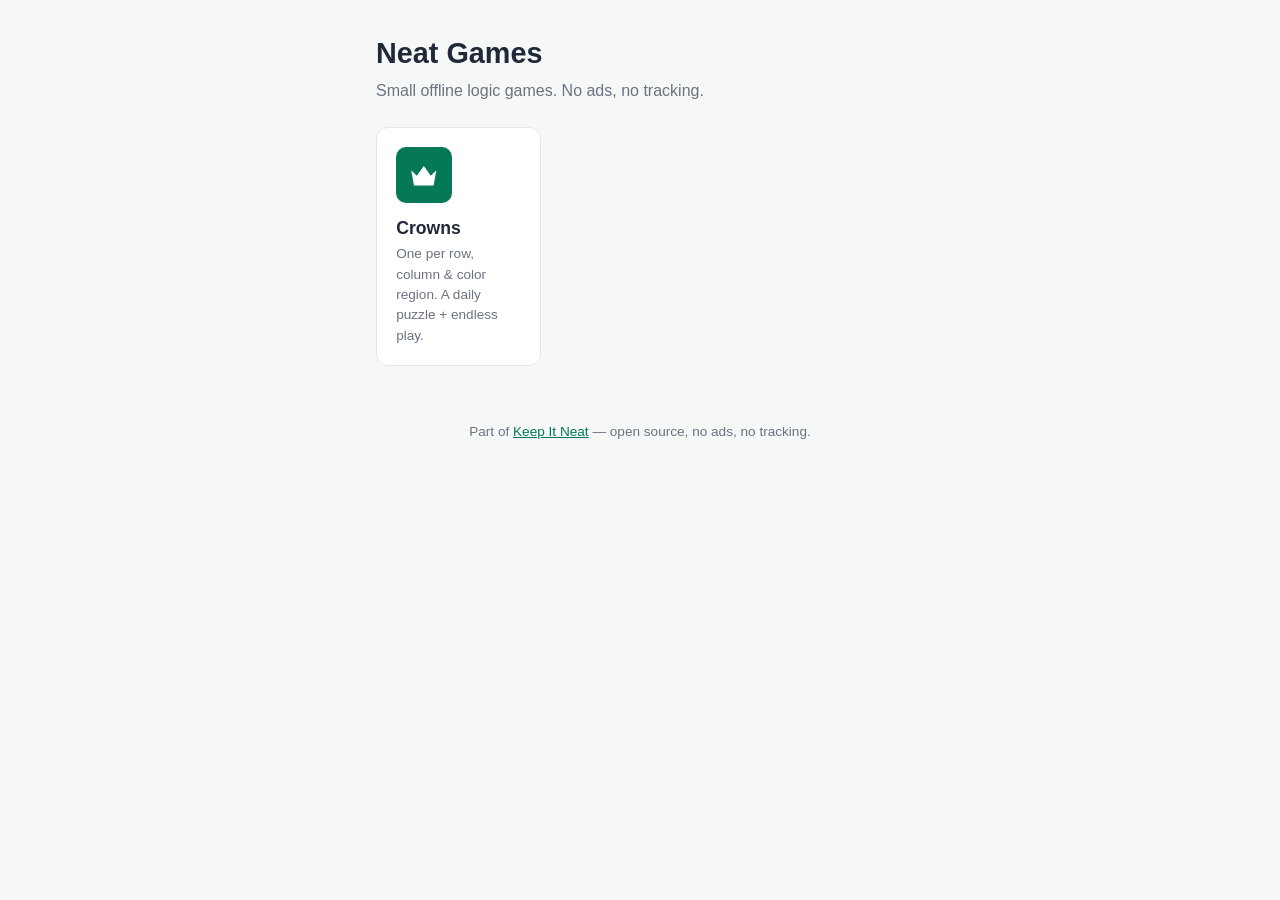
==== index.html @ a63ce5c6 "feat(hub): Neat Games landing page" ====
<!DOCTYPE html>
<html lang="en">
<head>
  <meta charset="UTF-8">
  <meta name="viewport" content="width=device-width, initial-scale=1">
  <title>Neat Games</title>
  <meta name="description" content="Small offline logic games. No ads, no tracking.">

  <link rel="manifest" href="/manifest.json">
  <meta name="theme-color" content="#047857">
  <meta name="apple-mobile-web-app-capable" content="yes">
  <link rel="apple-touch-icon" href="/icons/apple-touch-icon.png">
  <link rel="icon" type="image/svg+xml" href="/icons/favicon.svg">

  <script>
    (function () {
      var saved = localStorage.getItem('theme');
      if (saved && saved !== 'system') document.documentElement.setAttribute('data-theme', saved);
    })();
  </script>

  <link rel="stylesheet" href="/styles.css">
  <style>
    .hub { max-width: 560px; margin: 0 auto; padding: 2rem 1rem; }
    .hub h1 { font-size: 1.8rem; margin: 0 0 0.25rem; }
    .hub .tagline { color: var(--muted); margin: 0 0 1.5rem; }
    .tiles { display: grid; grid-template-columns: repeat(auto-fill, minmax(150px, 1fr)); gap: 1rem; }
    .tile {
      display: block; text-decoration: none; color: var(--fg);
      background: var(--card); border: 1px solid var(--border); border-radius: var(--radius);
      padding: 1.2rem; transition: border-color 0.15s, transform 0.1s;
    }
    .tile:hover { border-color: var(--accent); transform: translateY(-2px); }
    .tile .art {
      width: 56px; height: 56px; border-radius: 10px; background: var(--accent);
      display: flex; align-items: center; justify-content: center; margin-bottom: 0.7rem;
    }
    .tile .art svg { width: 60%; height: 60%; color: #fff; }
    .tile h2 { font-size: 1.1rem; margin: 0 0 0.2rem; }
    .tile p { margin: 0; color: var(--muted); font-size: 0.85rem; }
  </style>
</head>
<body>
  <main class="hub">
    <h1>Neat Games</h1>
    <p class="tagline">Small offline logic games. No ads, no tracking.</p>
    <div class="tiles">
      <a class="tile" href="/crowns/">
        <span class="art" aria-hidden="true">
          <svg viewBox="0 0 24 24" fill="currentColor"><path d="M3 8l4 4 5-7 5 7 4-4-2 11H5L3 8z"/></svg>
        </span>
        <h2>Crowns</h2>
        <p>One per row, column &amp; color region. A daily puzzle + endless play.</p>
      </a>
    </div>
  </main>

  <footer class="site-footer">
    Part of <a href="https://keepitneat.app">Keep It Neat</a> — open source, no ads, no tracking.
  </footer>

  <script>
    if ('serviceWorker' in navigator) {
      window.addEventListener('load', function () {
        navigator.serviceWorker.register('/service-worker.js', { scope: '/' });
      });
    }
  </script>
</body>
</html>
---- styles.css ----
/* Neat Games — shared design tokens + base, used by the hub and every game. */
:root {
  --accent: #047857;
  --accent-soft: #ecfdf5;
  --bg: #f6f8f7;
  --fg: #1f2937;
  --muted: #6b7280;
  --card: #ffffff;
  --border: #e5e7eb;
  --radius: 12px;
  --font: -apple-system, BlinkMacSystemFont, "Segoe UI", Roboto, Oxygen, Ubuntu,
    Cantarell, "Open Sans", "Helvetica Neue", sans-serif;
}

@media (prefers-color-scheme: dark) {
  :root {
    --accent: #34d399;
    --accent-soft: #064e3b;
    --bg: #0f1413;
    --fg: #e5e7eb;
    --muted: #9ca3af;
    --card: #1b211f;
    --border: #2c3531;
  }
}
/* Explicit overrides win over the media query. */
[data-theme="light"] {
  --accent: #047857; --accent-soft: #ecfdf5; --bg: #f6f8f7; --fg: #1f2937;
  --muted: #6b7280; --card: #ffffff; --border: #e5e7eb;
}
[data-theme="dark"] {
  --accent: #34d399; --accent-soft: #064e3b; --bg: #0f1413; --fg: #e5e7eb;
  --muted: #9ca3af; --card: #1b211f; --border: #2c3531;
}

* { box-sizing: border-box; }
html, body { margin: 0; }
body {
  font-family: var(--font);
  background: var(--bg);
  color: var(--fg);
  line-height: 1.5;
  -webkit-font-smoothing: antialiased;
}
a { color: var(--accent); }

button {
  font-family: inherit;
  font-size: 1rem;
  cursor: pointer;
  border: 1px solid var(--border);
  background: var(--card);
  color: var(--fg);
  border-radius: 9px;
  padding: 0.5rem 0.8rem;
}
button:hover { border-color: var(--accent); }

.site-footer {
  text-align: center;
  padding: 1.5rem 1rem;
  color: var(--muted);
  font-size: 0.85rem;
}
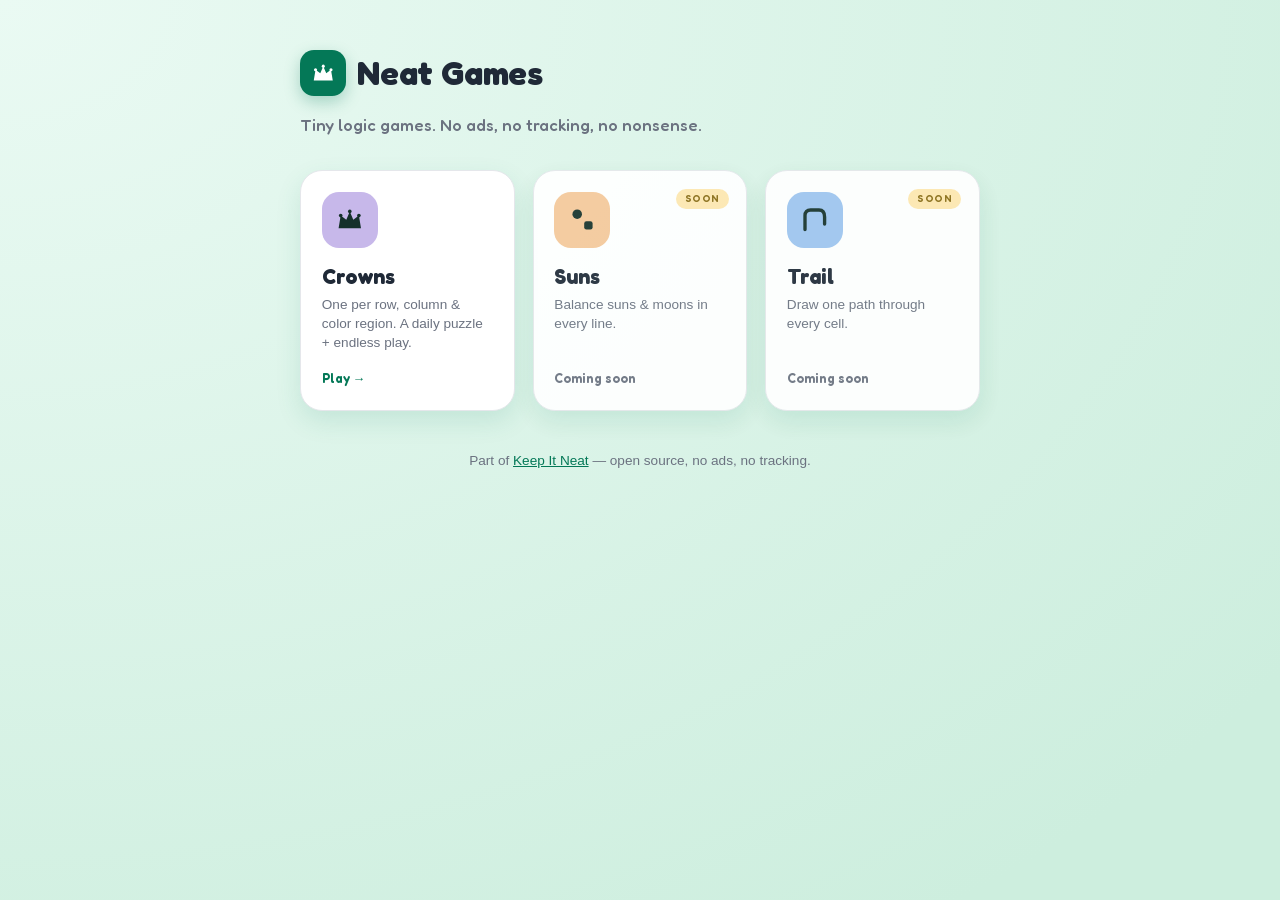
==== commit bf42699a: "feat(design): redesign hub — soft-toy direction (Fredoka, rounded tiles, coming-soon)" ====
--- a/index.html
+++ b/index.html
@@ -4,7 +4,7 @@
   <meta charset="UTF-8">
   <meta name="viewport" content="width=device-width, initial-scale=1">
   <title>Neat Games</title>
-  <meta name="description" content="Small offline logic games. No ads, no tracking.">
+  <meta name="description" content="Tiny offline logic games. No ads, no tracking, no nonsense.">
 
   <link rel="manifest" href="/manifest.json">
   <meta name="theme-color" content="#047857">
@@ -21,37 +21,100 @@
 
   <link rel="stylesheet" href="/styles.css">
   <style>
-    .hub { max-width: 560px; margin: 0 auto; padding: 2rem 1rem; }
-    .hub h1 { font-size: 1.8rem; margin: 0 0 0.25rem; }
-    .hub .tagline { color: var(--muted); margin: 0 0 1.5rem; }
-    .tiles { display: grid; grid-template-columns: repeat(auto-fill, minmax(150px, 1fr)); gap: 1rem; }
+    body { background: radial-gradient(125% 125% at 0% 0%, #eafaf3 0%, #cdeede 100%); min-height: 100vh; }
+    @media (prefers-color-scheme: dark) {
+      body { background: radial-gradient(125% 125% at 0% 0%, #10201b 0%, #0b1512 100%); }
+    }
+    [data-theme="light"] body { background: radial-gradient(125% 125% at 0% 0%, #eafaf3 0%, #cdeede 100%); }
+    [data-theme="dark"] body { background: radial-gradient(125% 125% at 0% 0%, #10201b 0%, #0b1512 100%); }
+
+    .hub { max-width: 720px; margin: 0 auto; padding: 3rem 1.25rem 1rem; }
+    .brandrow { display: flex; align-items: center; gap: 0.7rem; }
+    .brandmark {
+      width: 46px; height: 46px; border-radius: 14px; background: var(--accent);
+      display: flex; align-items: center; justify-content: center; flex: none;
+      box-shadow: 0 6px 16px rgba(4, 120, 87, 0.28);
+    }
+    .brandmark svg { width: 62%; height: 62%; color: #fff; }
+    .brand { font-family: var(--font-display); font-weight: 700; font-size: 2.1rem; letter-spacing: -0.01em; margin: 0; }
+    .tagline { font-family: var(--font-display); font-weight: 500; color: var(--muted); margin: 0.9rem 0 2rem; font-size: 1.05rem; }
+
+    .tiles { display: grid; grid-template-columns: repeat(auto-fill, minmax(200px, 1fr)); gap: 1.1rem; }
     .tile {
-      display: block; text-decoration: none; color: var(--fg);
-      background: var(--card); border: 1px solid var(--border); border-radius: var(--radius);
-      padding: 1.2rem; transition: border-color 0.15s, transform 0.1s;
+      display: flex; flex-direction: column; gap: 0.85rem;
+      background: var(--card); border: 1px solid var(--border); border-radius: 22px;
+      padding: 1.3rem; min-height: 180px; text-decoration: none; color: var(--fg);
+      box-shadow: 0 10px 26px rgba(4, 120, 87, 0.12);
+      transition: transform 0.16s ease, box-shadow 0.16s ease, border-color 0.16s ease;
+      position: relative;
     }
-    .tile:hover { border-color: var(--accent); transform: translateY(-2px); }
-    .tile .art {
-      width: 56px; height: 56px; border-radius: 10px; background: var(--accent);
-      display: flex; align-items: center; justify-content: center; margin-bottom: 0.7rem;
+    a.tile:hover { transform: translateY(-5px) rotate(-1deg); box-shadow: 0 16px 34px rgba(4, 120, 87, 0.20); border-color: var(--accent); }
+    a.tile:focus-visible { outline: 3px solid var(--accent); outline-offset: 3px; }
+    .tile.soon { cursor: default; opacity: 0.92; }
+
+    .art { width: 56px; height: 56px; border-radius: 17px; display: flex; align-items: center; justify-content: center; flex: none; }
+    .art svg { width: 60%; height: 60%; color: #15302a; }
+    .tile h2 { font-family: var(--font-display); font-weight: 700; font-size: 1.3rem; margin: 0; }
+    .tile p { margin: 0.15rem 0 0; color: var(--muted); font-size: 0.85rem; line-height: 1.4; }
+    .tile .foot { margin-top: auto; }
+    .play { display: inline-block; font-family: var(--font-display); font-weight: 600; font-size: 0.8rem; color: var(--accent); }
+    .badge {
+      position: absolute; top: 1.1rem; right: 1.1rem; font-family: var(--font-display); font-weight: 600;
+      font-size: 0.62rem; letter-spacing: 0.06em; text-transform: uppercase;
+      background: #ffe8b0; color: #8a6b14; border-radius: 20px; padding: 0.18rem 0.55rem;
     }
-    .tile .art svg { width: 60%; height: 60%; color: #fff; }
-    .tile h2 { font-size: 1.1rem; margin: 0 0 0.2rem; }
-    .tile p { margin: 0; color: var(--muted); font-size: 0.85rem; }
+
+    @media (prefers-reduced-motion: reduce) {
+      .tile { transition: border-color 0.16s ease; }
+      a.tile:hover { transform: none; }
+    }
   </style>
 </head>
 <body>
   <main class="hub">
-    <h1>Neat Games</h1>
-    <p class="tagline">Small offline logic games. No ads, no tracking.</p>
+    <div class="brandrow">
+      <span class="brandmark" aria-hidden="true">
+        <svg viewBox="0 0 24 24" fill="currentColor"><path d="M4 18 L5.5 9 L9.5 12 L12 6 L14.5 12 L18.5 9 L20 18 Z"/><circle cx="5.5" cy="9" r="1.3"/><circle cx="12" cy="6" r="1.3"/><circle cx="18.5" cy="9" r="1.3"/></svg>
+      </span>
+      <h1 class="brand">Neat Games</h1>
+    </div>
+    <p class="tagline">Tiny logic games. No ads, no tracking, no nonsense.</p>
+
     <div class="tiles">
       <a class="tile" href="/crowns/">
-        <span class="art" aria-hidden="true">
-          <svg viewBox="0 0 24 24" fill="currentColor"><path d="M3 8l4 4 5-7 5 7 4-4-2 11H5L3 8z"/></svg>
+        <span class="art" style="background:#c7b8ea" aria-hidden="true">
+          <svg viewBox="0 0 24 24" fill="currentColor"><path d="M4 18 L5.5 9 L9.5 12 L12 6 L14.5 12 L18.5 9 L20 18 Z"/><circle cx="5.5" cy="9" r="1.3"/><circle cx="12" cy="6" r="1.3"/><circle cx="18.5" cy="9" r="1.3"/></svg>
         </span>
-        <h2>Crowns</h2>
-        <p>One per row, column &amp; color region. A daily puzzle + endless play.</p>
+        <div>
+          <h2>Crowns</h2>
+          <p>One per row, column &amp; color region. A daily puzzle + endless play.</p>
+        </div>
+        <span class="foot"><span class="play">Play &rarr;</span></span>
       </a>
+
+      <div class="tile soon" aria-disabled="true">
+        <span class="badge">Soon</span>
+        <span class="art" style="background:#f6c89a" aria-hidden="true">
+          <svg viewBox="0 0 24 24" fill="currentColor"><circle cx="8" cy="8" r="3.4"/><rect x="13" y="13" width="6" height="6" rx="1.6"/></svg>
+        </span>
+        <div>
+          <h2>Suns</h2>
+          <p>Balance suns &amp; moons in every line.</p>
+        </div>
+        <span class="foot"><span class="play" style="color:var(--muted)">Coming soon</span></span>
+      </div>
+
+      <div class="tile soon" aria-disabled="true">
+        <span class="badge">Soon</span>
+        <span class="art" style="background:#9ec5f0" aria-hidden="true">
+          <svg viewBox="0 0 24 24" fill="none" stroke="currentColor" stroke-width="2.4" stroke-linecap="round" stroke-linejoin="round"><path d="M5 19 L5 9 Q5 5 9 5 L15 5 Q19 5 19 10 L19 15"/></svg>
+        </span>
+        <div>
+          <h2>Trail</h2>
+          <p>Draw one path through every cell.</p>
+        </div>
+        <span class="foot"><span class="play" style="color:var(--muted)">Coming soon</span></span>
+      </div>
     </div>
   </main>
 
@@ -67,4 +130,4 @@
     }
   </script>
 </body>
-</html>+</html>
--- a/styles.css
+++ b/styles.css
@@ -1,3 +1,13 @@
+/* Self-hosted display font (Fredoka, OFL) — vendored as /fonts/fredoka.woff2 so
+   there are no third-party font calls. Variable weight 400–700. */
+@font-face {
+  font-family: 'Fredoka';
+  src: url('/fonts/fredoka.woff2') format('woff2');
+  font-weight: 400 700;
+  font-style: normal;
+  font-display: swap;
+}
+
 /* Neat Games — shared design tokens + base, used by the hub and every game. */
 :root {
   --accent: #047857;
@@ -10,6 +20,7 @@
   --radius: 12px;
   --font: -apple-system, BlinkMacSystemFont, "Segoe UI", Roboto, Oxygen, Ubuntu,
     Cantarell, "Open Sans", "Helvetica Neue", sans-serif;
+  --font-display: 'Fredoka', var(--font);
 }
 
 @media (prefers-color-scheme: dark) {
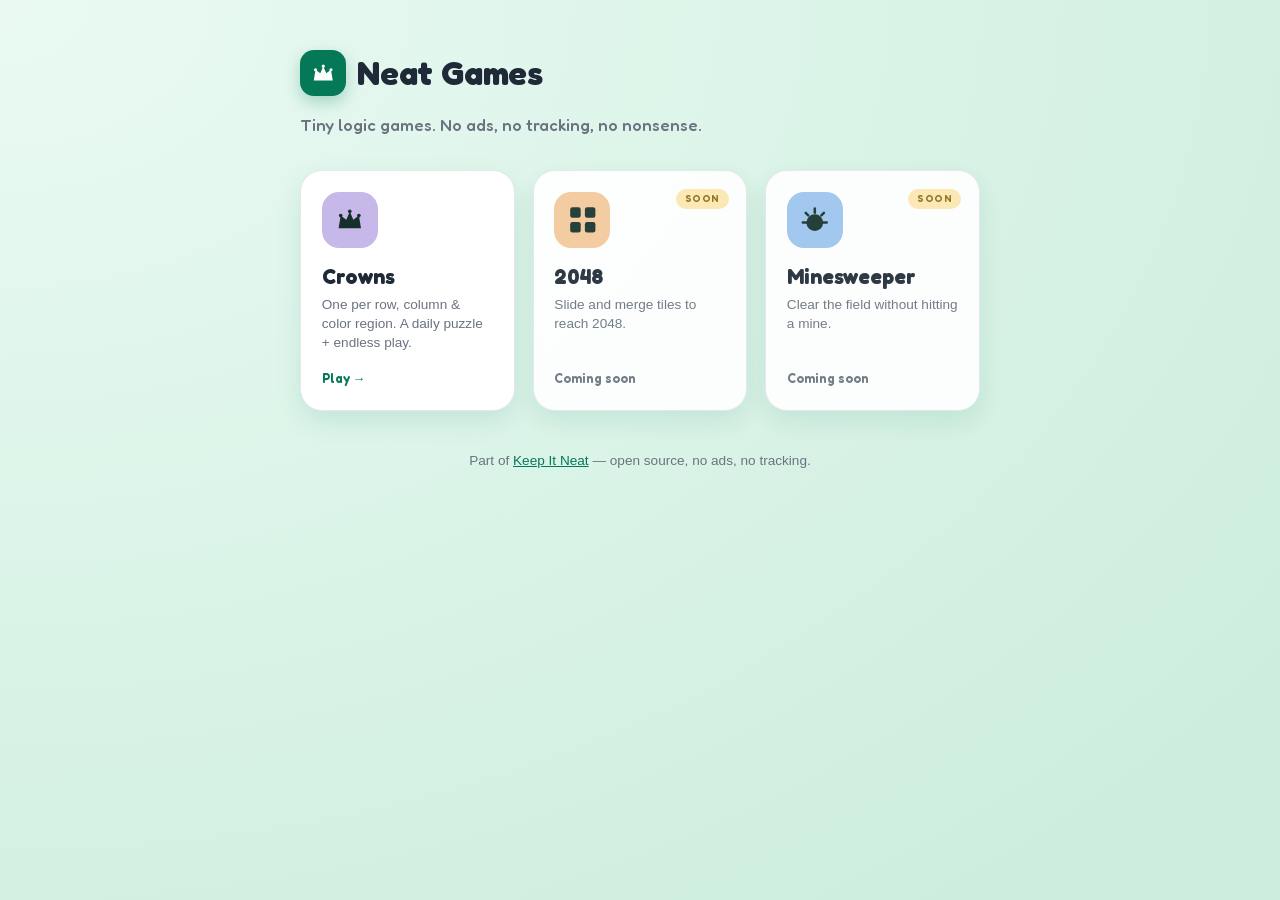
==== commit a643795c: "feat(hub): coming-soon tiles → 2048 and Minesweeper" ====
--- a/index.html
+++ b/index.html
@@ -95,11 +95,11 @@
       <div class="tile soon" aria-disabled="true">
         <span class="badge">Soon</span>
         <span class="art" style="background:#f6c89a" aria-hidden="true">
-          <svg viewBox="0 0 24 24" fill="currentColor"><circle cx="8" cy="8" r="3.4"/><rect x="13" y="13" width="6" height="6" rx="1.6"/></svg>
+          <svg viewBox="0 0 24 24" fill="currentColor"><rect x="3" y="3" width="7.5" height="7.5" rx="1.6"/><rect x="13.5" y="3" width="7.5" height="7.5" rx="1.6"/><rect x="3" y="13.5" width="7.5" height="7.5" rx="1.6"/><rect x="13.5" y="13.5" width="7.5" height="7.5" rx="1.6"/></svg>
         </span>
         <div>
-          <h2>Suns</h2>
-          <p>Balance suns &amp; moons in every line.</p>
+          <h2>2048</h2>
+          <p>Slide and merge tiles to reach 2048.</p>
         </div>
         <span class="foot"><span class="play" style="color:var(--muted)">Coming soon</span></span>
       </div>
@@ -107,11 +107,11 @@
       <div class="tile soon" aria-disabled="true">
         <span class="badge">Soon</span>
         <span class="art" style="background:#9ec5f0" aria-hidden="true">
-          <svg viewBox="0 0 24 24" fill="none" stroke="currentColor" stroke-width="2.4" stroke-linecap="round" stroke-linejoin="round"><path d="M5 19 L5 9 Q5 5 9 5 L15 5 Q19 5 19 10 L19 15"/></svg>
+          <svg viewBox="0 0 24 24" fill="currentColor"><circle cx="12" cy="14" r="6"/><g stroke="currentColor" stroke-width="1.8" stroke-linecap="round"><path d="M12 4v3"/><path d="M5.5 7l1.8 1.8"/><path d="M18.5 7l-1.8 1.8"/><path d="M3.5 14H6"/><path d="M18 14h2.5"/></g></svg>
         </span>
         <div>
-          <h2>Trail</h2>
-          <p>Draw one path through every cell.</p>
+          <h2>Minesweeper</h2>
+          <p>Clear the field without hitting a mine.</p>
         </div>
         <span class="foot"><span class="play" style="color:var(--muted)">Coming soon</span></span>
       </div>
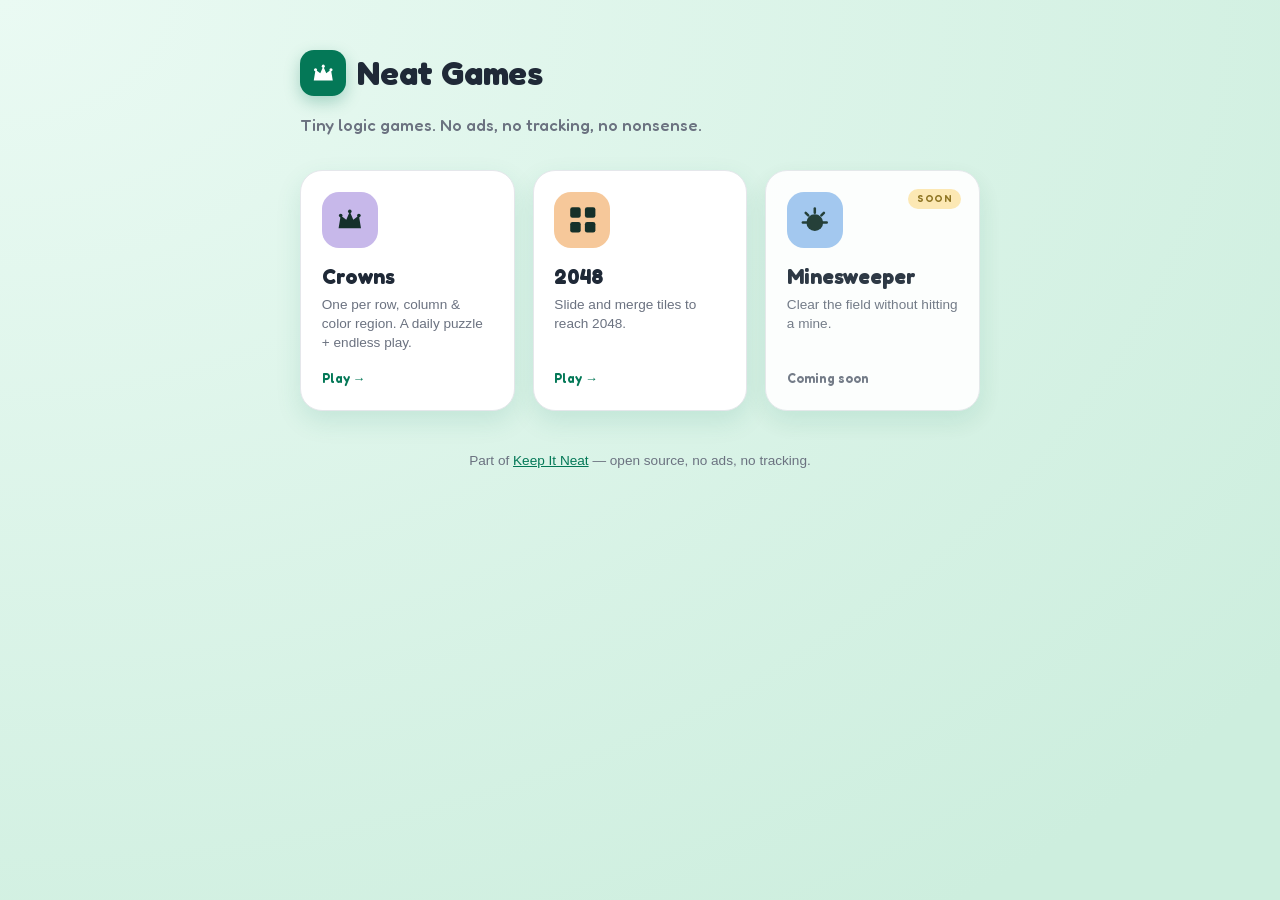
==== commit cad56b90: "feat(2048): link from hub; cache shell (SW v8) Co-Authored-By: Neat Claude <noreply@anthropic.com>" ====
--- a/index.html
+++ b/index.html
@@ -92,8 +92,7 @@
         <span class="foot"><span class="play">Play &rarr;</span></span>
       </a>
 
-      <div class="tile soon" aria-disabled="true">
-        <span class="badge">Soon</span>
+      <a class="tile" href="/2048/">
         <span class="art" style="background:#f6c89a" aria-hidden="true">
           <svg viewBox="0 0 24 24" fill="currentColor"><rect x="3" y="3" width="7.5" height="7.5" rx="1.6"/><rect x="13.5" y="3" width="7.5" height="7.5" rx="1.6"/><rect x="3" y="13.5" width="7.5" height="7.5" rx="1.6"/><rect x="13.5" y="13.5" width="7.5" height="7.5" rx="1.6"/></svg>
         </span>
@@ -101,8 +100,8 @@
           <h2>2048</h2>
           <p>Slide and merge tiles to reach 2048.</p>
         </div>
-        <span class="foot"><span class="play" style="color:var(--muted)">Coming soon</span></span>
-      </div>
+        <span class="foot"><span class="play">Play &rarr;</span></span>
+      </a>
 
       <div class="tile soon" aria-disabled="true">
         <span class="badge">Soon</span>
--- a/styles.css
+++ b/styles.css
@@ -55,6 +55,11 @@
 }
 a { color: var(--accent); }
 
+/* Readable text selection in both themes (accent bg + bg-colored text are
+   always high-contrast opposites). */
+::selection { background: var(--accent); color: var(--bg); }
+::-moz-selection { background: var(--accent); color: var(--bg); }
+
 button {
   font-family: inherit;
   font-size: 1rem;
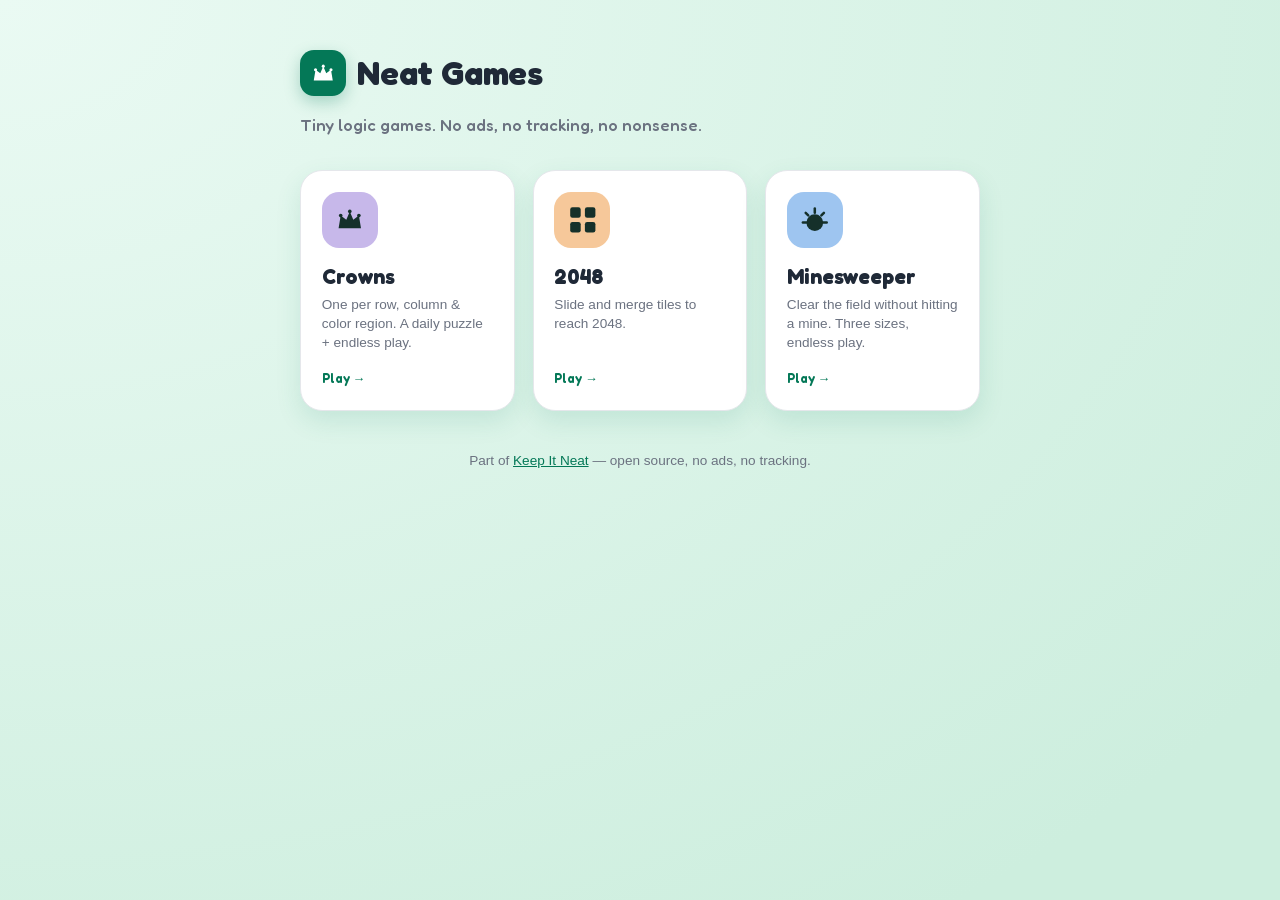
==== commit 2f5b9a4e: "feat(minesweeper): add hub tile + cache in service worker (v9) Co-Authored-By: Claude Sonnet 4.6 <no" ====
--- a/index.html
+++ b/index.html
@@ -103,17 +103,16 @@
         <span class="foot"><span class="play">Play &rarr;</span></span>
       </a>
 
-      <div class="tile soon" aria-disabled="true">
-        <span class="badge">Soon</span>
+      <a class="tile" href="/minesweeper/">
         <span class="art" style="background:#9ec5f0" aria-hidden="true">
           <svg viewBox="0 0 24 24" fill="currentColor"><circle cx="12" cy="14" r="6"/><g stroke="currentColor" stroke-width="1.8" stroke-linecap="round"><path d="M12 4v3"/><path d="M5.5 7l1.8 1.8"/><path d="M18.5 7l-1.8 1.8"/><path d="M3.5 14H6"/><path d="M18 14h2.5"/></g></svg>
         </span>
         <div>
           <h2>Minesweeper</h2>
-          <p>Clear the field without hitting a mine.</p>
+          <p>Clear the field without hitting a mine. Three sizes, endless play.</p>
         </div>
-        <span class="foot"><span class="play" style="color:var(--muted)">Coming soon</span></span>
-      </div>
+        <span class="foot"><span class="play">Play &rarr;</span></span>
+      </a>
     </div>
   </main>
 
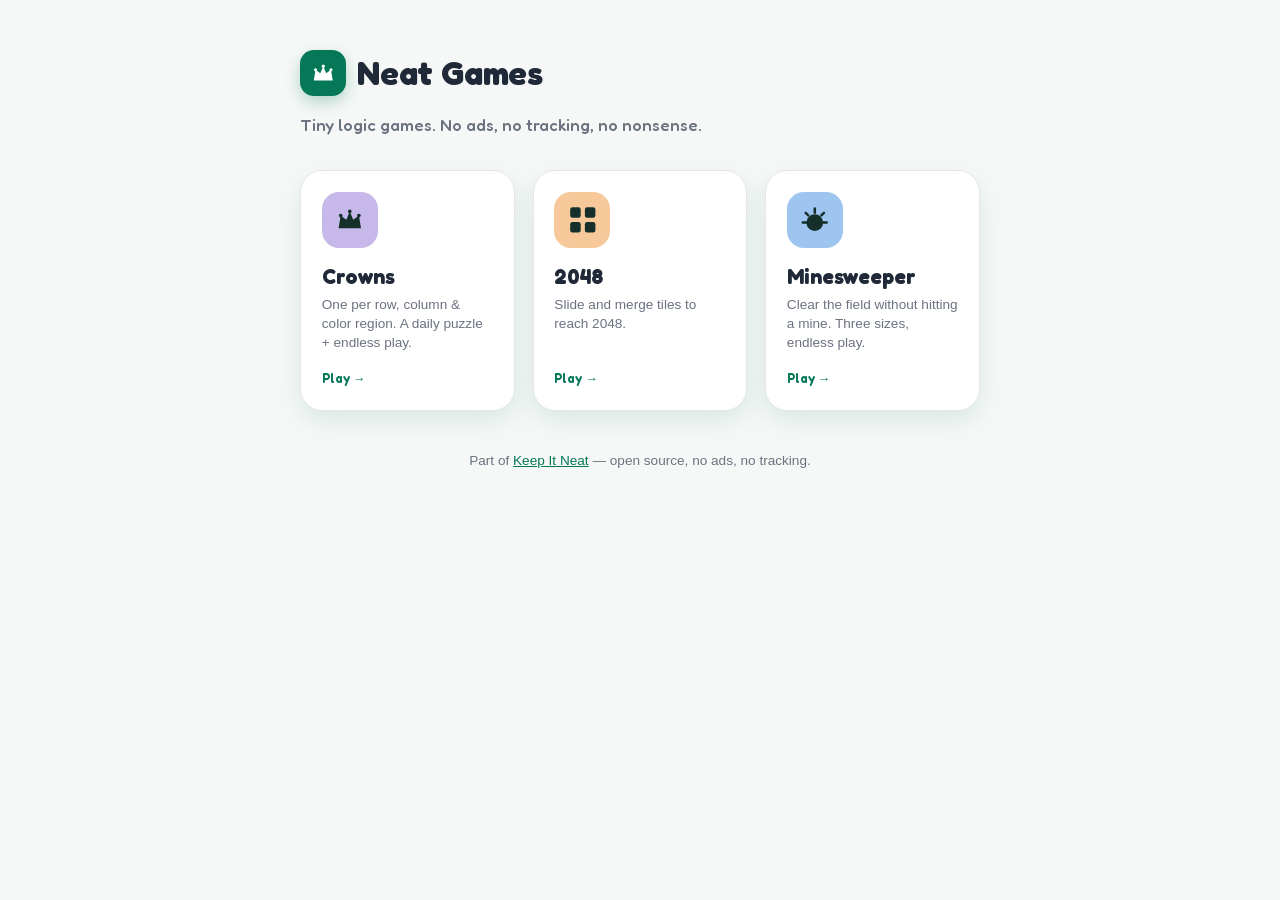
==== commit d6874c05: "fix(neat-games): address shell-cleanup review — theme.js tests + injectability, hub neutral bg, comm" ====
--- a/index.html
+++ b/index.html
@@ -21,13 +21,6 @@
 
   <link rel="stylesheet" href="/styles.css">
   <style>
-    body { background: radial-gradient(125% 125% at 0% 0%, #eafaf3 0%, #cdeede 100%); min-height: 100vh; }
-    @media (prefers-color-scheme: dark) {
-      body { background: radial-gradient(125% 125% at 0% 0%, #10201b 0%, #0b1512 100%); }
-    }
-    [data-theme="light"] body { background: radial-gradient(125% 125% at 0% 0%, #eafaf3 0%, #cdeede 100%); }
-    [data-theme="dark"] body { background: radial-gradient(125% 125% at 0% 0%, #10201b 0%, #0b1512 100%); }
-
     .hub { max-width: 720px; margin: 0 auto; padding: 3rem 1.25rem 1rem; }
     .brandrow { display: flex; align-items: center; gap: 0.7rem; }
     .brandmark {
--- a/styles.css
+++ b/styles.css
@@ -78,3 +78,56 @@
   color: var(--muted);
   font-size: 0.85rem;
 }
+
+/* ---- App shell (shared chrome) ---- */
+/* Used by every game page. Load order: styles.css → game.css, so games can
+   still override anything here with a more-specific rule if truly needed. */
+
+body { min-height: 100vh; }
+
+.app { max-width: 460px; margin: 0 auto; padding: 0.5rem 0.8rem 2rem; }
+
+.topbar { display: flex; align-items: center; justify-content: space-between; padding: 0.4rem 0; }
+.topbar .left { display: flex; align-items: center; gap: 0.5rem; }
+.topbar h1 { font-family: var(--font-display); font-weight: 700; font-size: 1.5rem; margin: 0; }
+
+.iconbtn {
+  width: 34px; height: 34px; display: inline-flex; align-items: center; justify-content: center;
+  padding: 0; font-size: 1rem; text-decoration: none;
+}
+
+.seg { display: inline-flex; border: 1px solid var(--accent); border-radius: 10px; overflow: hidden; }
+.seg button {
+  border: 0; border-radius: 0; padding: 0.3rem 0.55rem; font-size: 0.75rem;
+  font-family: var(--font-display); background: transparent; color: var(--accent);
+}
+.seg button[aria-pressed="true"] { background: var(--accent); color: #fff; font-weight: 700; }
+
+button.newgame {
+  font-family: var(--font-display); font-weight: 700; border-radius: 12px;
+  background: var(--accent); color: #fff; border: 1px solid var(--accent); padding: 0.5rem 0.9rem;
+}
+
+.howto { margin-top: 0.9rem; color: var(--muted); font-size: 0.9rem; }
+.howto summary { cursor: pointer; font-weight: 600; color: var(--fg); }
+.howto ol { margin: 0.5rem 0 0; padding-left: 1.2rem; }
+
+.status-live { position: absolute; width: 1px; height: 1px; overflow: hidden; clip: rect(0 0 0 0); }
+
+/* Win/loss overlay banner (shared structure; game-specific extensions stay in
+   each game's own CSS — e.g. minesweeper's .overlay-sub, font-size override,
+   and the ms-pop animation). */
+.overlay {
+  position: absolute; inset: 0; display: flex; flex-direction: column;
+  align-items: center; justify-content: center; gap: 0.8rem; text-align: center;
+  background: color-mix(in srgb, var(--card) 86%, transparent);
+  border-radius: 12px; backdrop-filter: blur(1px);
+}
+.overlay.hidden { display: none; }
+.overlay h2 { font-family: var(--font-display); margin: 0; color: var(--fg); }
+.overlay .row { display: flex; gap: 0.5rem; }
+.overlay button {
+  font-family: var(--font-display); font-weight: 700; border-radius: 12px; padding: 0.5rem 0.9rem;
+  background: var(--accent); color: #fff; border: 1px solid var(--accent);
+}
+.overlay button.ghost { background: transparent; color: var(--accent); }
